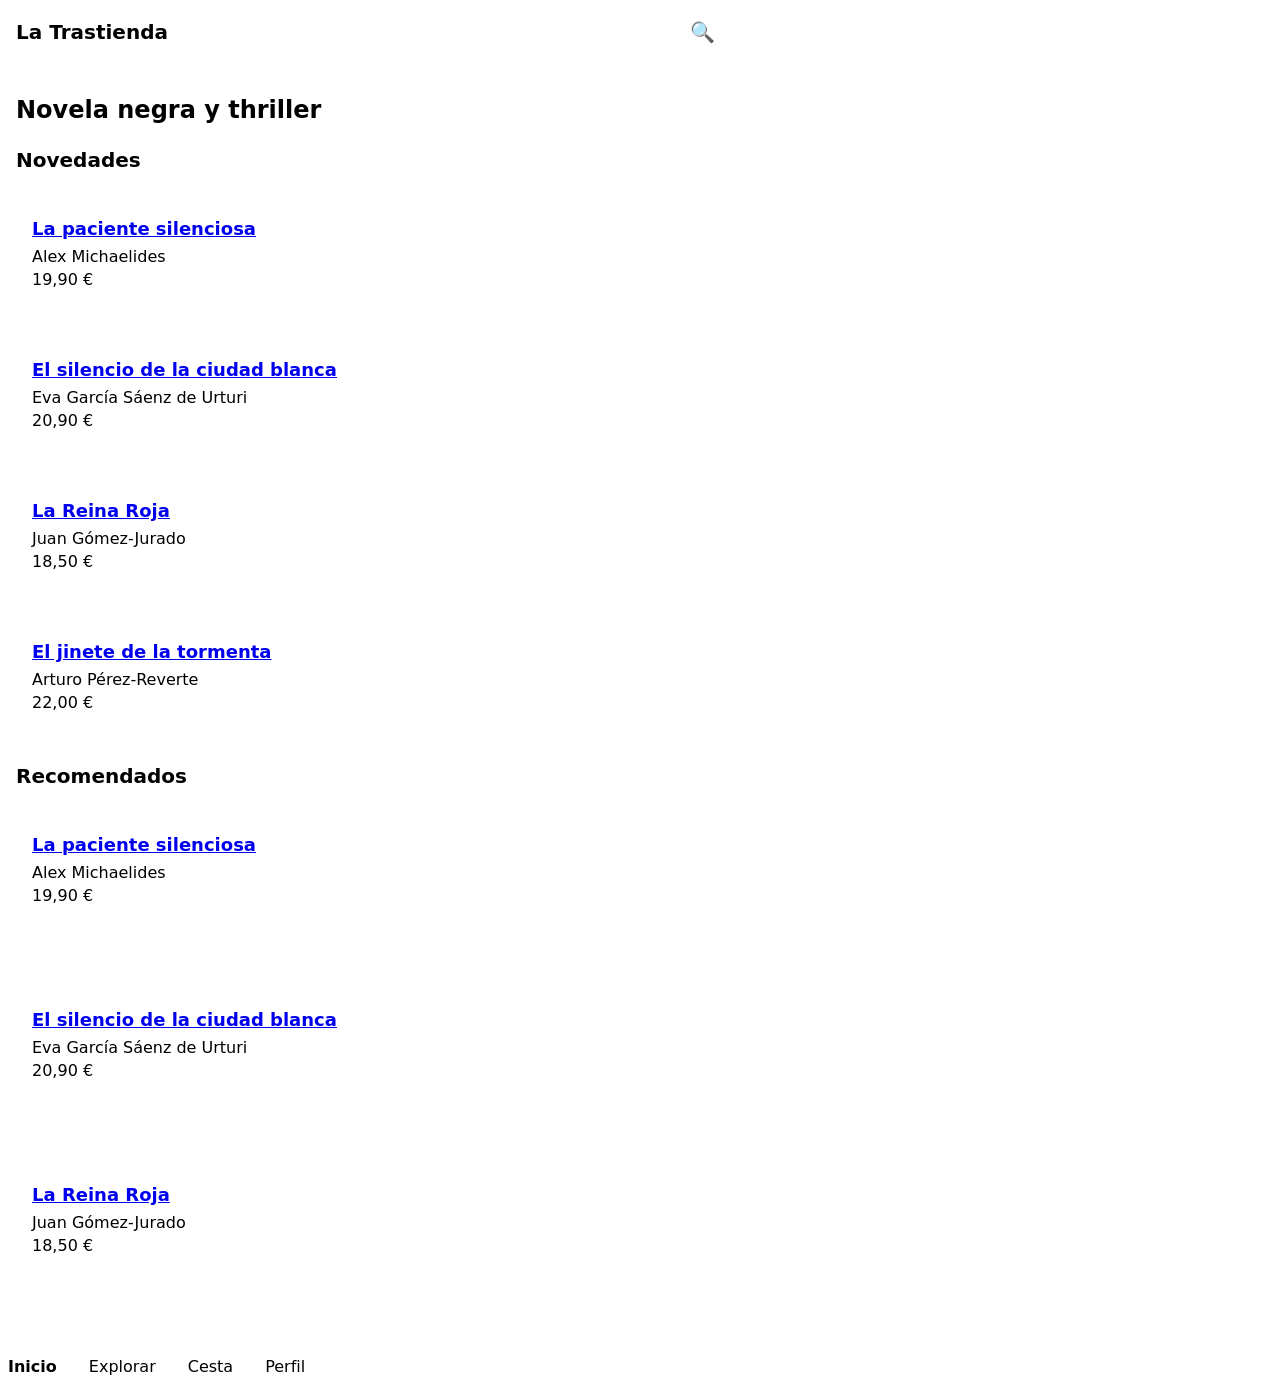
==== trastienda-ud4/index.html @ 26de0fae "4.1.- Fundamentos CSS. _ Del diseño al código. Entorno y semántica. _ Granada 26.pdf" ====
<!DOCTYPE html>
<html lang="es">
<head>
<meta charset="UTF-8">
<meta name="viewport" content="width=device-width, initial-scale=1.0">
<title>La Trastienda - Home</title>
<link rel="stylesheet" href="css/estilos.css">
</head>
<body>
<header>
<a href="index.html">La Trastienda</a>
<button type="button" aria-label="Buscar">🔍</button>
<button type="button" aria-label="Abrir menú">☰</button>
</header>

<main>
<h1>Novela negra y thriller</h1>

<section>
<h2>Novedades</h2>
<article>
<h3><a href="detalle.html">La paciente silenciosa</a></h3>
<p>Alex Michaelides</p>
<p>19,90 €</p>
</article>
<article>
<h3><a href="detalle.html">El silencio de la ciudad blanca</a></h3>
<p>Eva García Sáenz de Urturi</p>
<p>20,90 €</p>
</article>
<article>
<h3><a href="detalle.html">La Reina Roja</a></h3>
<p>Juan Gómez-Jurado</p>
<p>18,50 €</p>
</article>
<article>
<h3><a href="detalle.html">El jinete de la tormenta</a></h3>
<p>Arturo Pérez-Reverte</p>
<p>22,00 €</p>
</article>
</section>

<section>
<h2>Recomendados</h2>
<article>
<h3><a href="detalle.html">La paciente silenciosa</a></h3>
<p>Alex Michaelides</p>
<p>19,90 €</p>
<button type="button">Añadir a la cesta</button>
</article>
<article>
<h3><a href="detalle.html">El silencio de la ciudad blanca</a></h3>
<p>Eva García Sáenz de Urturi</p>
<p>20,90 €</p>
<button type="button">Añadir a la cesta</button>
</article>
<article>
<h3><a href="detalle.html">La Reina Roja</a></h3>
<p>Juan Gómez-Jurado</p>
<p>18,50 €</p>
<button type="button">Añadir a la cesta</button>
</article>
</section>
</main>

<nav aria-label="Secciones de la app">
<ul>
<li><a href="index.html" aria-current="page">Inicio</a></li>
<li><a href="explorar.html">Explorar</a></li>
<li><a href="carrito.html">Cesta</a></li>
<li><a href="perfil.html">Perfil</a></li>
</ul>
</nav>
</body>
</html>
---- trastienda-ud4/css/estilos.css ----
body {
  font-family: system-ui, sans-serif;
  font-size: 1rem;
  color: var(--text-main);
  background-color: var(--bg-page);
  margin: 0;
  padding: 0;
}

header {
  background-color: var(--bg-header);
  padding: 1rem;
  display: flex;
  justify-content: space-between;
  align-items: center;
}

header a {
  color: var(--text-main);
  text-decoration: none;
  font-weight: 700;
  font-size: 1.25rem;
}

main {
  padding: 1rem;
  max-width: 65ch;
}

h1 {
  font-size: 1.5rem;
  margin-bottom: 1rem;
}

h2 {
  font-size: 1.25rem;
  margin-top: 1.5rem;
  margin-bottom: 0.75rem;
}

section {
  margin-bottom: 2rem;
}

article {
  margin-bottom: 1rem;
  padding: 1rem;
  background-color: var(--bg-card);
  border-radius: 8px;
  border: 1px solid var(--border-subtle);
}

article h3 {
  font-size: 1.125rem;
  margin-bottom: 0.5rem;
}

article p {
  margin: 0.25rem 0;
}

button[type="button"] {
  background-color: var(--brand);
  color: #ffffff;
  border: none;
  border-radius: 4px;
  padding: 0.5em 1em;
  font-size: 1rem;
  cursor: pointer;
}

nav ul {
  list-style: none;
  padding: 0;
  margin: 0;
  display: flex;
  gap: 1rem;
}

nav a {
  text-decoration: none;
  color: var(--text-muted);
  padding: 0.5rem;
}

nav a[aria-current="page"] {
  color: var(--brand);
  font-weight: 700;
}

button[type="button"]:hover {
  background-color: var(--brand-hover);
}

button[aria-label] {
  background: none;
  border: none;
  font-size: 1.25rem;
  cursor: pointer;
  padding: 0.25rem;
}
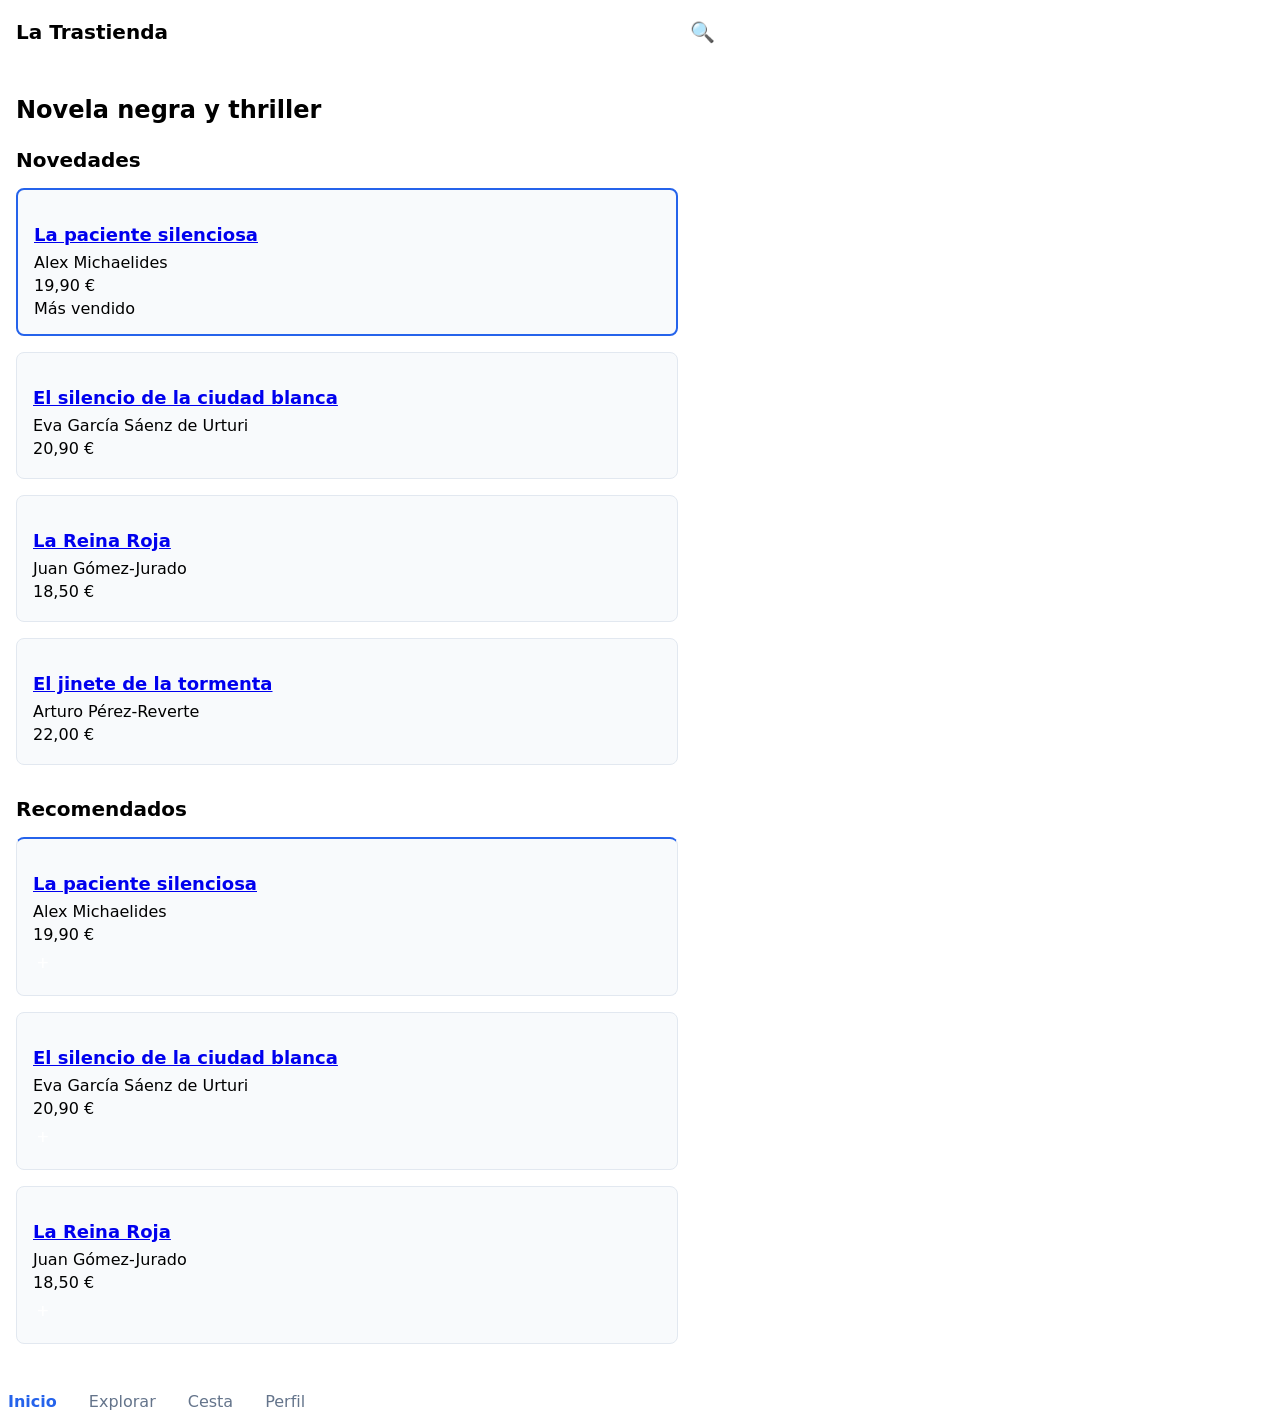
==== commit 72c5b83a: "4.1.- Fundamentos CSS. _ Selectores _ Granada 26.pdf" ====
--- a/trastienda-ud4/index.html
+++ b/trastienda-ud4/index.html
@@ -5,6 +5,7 @@
 <meta name="viewport" content="width=device-width, initial-scale=1.0">
 <title>La Trastienda - Home</title>
 <link rel="stylesheet" href="css/estilos.css">
+<link rel="stylesheet" href="css/selectores.css">
 </head>
 <body>
 <header>
@@ -18,22 +19,24 @@
 
 <section>
 <h2>Novedades</h2>
-<article>
+<article class="card">
 <h3><a href="detalle.html">La paciente silenciosa</a></h3>
 <p>Alex Michaelides</p>
 <p>19,90 €</p>
+<span class="badge">Más vendido</span>
 </article>
-<article>
+<article class="card">
 <h3><a href="detalle.html">El silencio de la ciudad blanca</a></h3>
 <p>Eva García Sáenz de Urturi</p>
 <p>20,90 €</p>
+<span class="badge"></span>
 </article>
-<article>
+<article class="card">
 <h3><a href="detalle.html">La Reina Roja</a></h3>
 <p>Juan Gómez-Jurado</p>
 <p>18,50 €</p>
 </article>
-<article>
+<article class="card">
 <h3><a href="detalle.html">El jinete de la tormenta</a></h3>
 <p>Arturo Pérez-Reverte</p>
 <p>22,00 €</p>
@@ -42,23 +45,23 @@
 
 <section>
 <h2>Recomendados</h2>
-<article>
+<article class="card">
 <h3><a href="detalle.html">La paciente silenciosa</a></h3>
 <p>Alex Michaelides</p>
 <p>19,90 €</p>
-<button type="button">Añadir a la cesta</button>
+<button type="button" aria-label="Añadir a la cesta">+</button>
 </article>
-<article>
+<article class="card">
 <h3><a href="detalle.html">El silencio de la ciudad blanca</a></h3>
 <p>Eva García Sáenz de Urturi</p>
 <p>20,90 €</p>
-<button type="button">Añadir a la cesta</button>
+<button type="button" aria-label="Añadir a la cesta">+</button>
 </article>
-<article>
+<article class="card">
 <h3><a href="detalle.html">La Reina Roja</a></h3>
 <p>Juan Gómez-Jurado</p>
 <p>18,50 €</p>
-<button type="button">Añadir a la cesta</button>
+<button type="button" aria-label="Añadir a la cesta">+</button>
 </article>
 </section>
 </main>
--- a/trastienda-ud4/css/selectores.css
+++ b/trastienda-ud4/css/selectores.css
@@ -0,0 +1,53 @@
+/* Ejercicio 4.1 - Selectores CSS */
+
+/* 1. Pestaña activa: color primario y negrita */
+nav a[aria-current="page"] {
+  color: #2563eb;
+  font-weight: 700;
+}
+
+/* 2. Resto de enlaces de la barra: gris */
+nav a:not([aria-current="page"]) {
+  color: #64748b;
+}
+
+nav a:not([aria-current="page"]):hover,
+nav a:not([aria-current="page"]):focus-visible {
+  color: #1e293b;
+  outline: 2px solid #2563eb;
+  outline-offset: 2px;
+}
+
+/* 3. Tarjetas: clase card a los <article> de recomendados, h2 + .card */
+section h2 + .card {
+  border-top: 2px solid #2563eb;
+  padding-top: 1rem;
+  margin-top: 1rem;
+}
+
+article.card {
+  background-color: #f8fafc;
+  border-radius: 8px;
+  padding: 1rem;
+  margin-bottom: 1rem;
+  border: 1px solid #e2e8f0;
+}
+
+/* 4. Badges: ocultar vacíos y resaltar tarjetas con badge visible */
+.badge:empty {
+  display: none;
+}
+
+article:has(.badge:not(:empty)) {
+  border-color: #2563eb;
+  border-width: 2px;
+}
+
+/* 5. Botones de icono */
+button[aria-label] {
+  background: none;
+  border: none;
+  font-size: 1.25rem;
+  cursor: pointer;
+  padding: 0.25rem;
+}
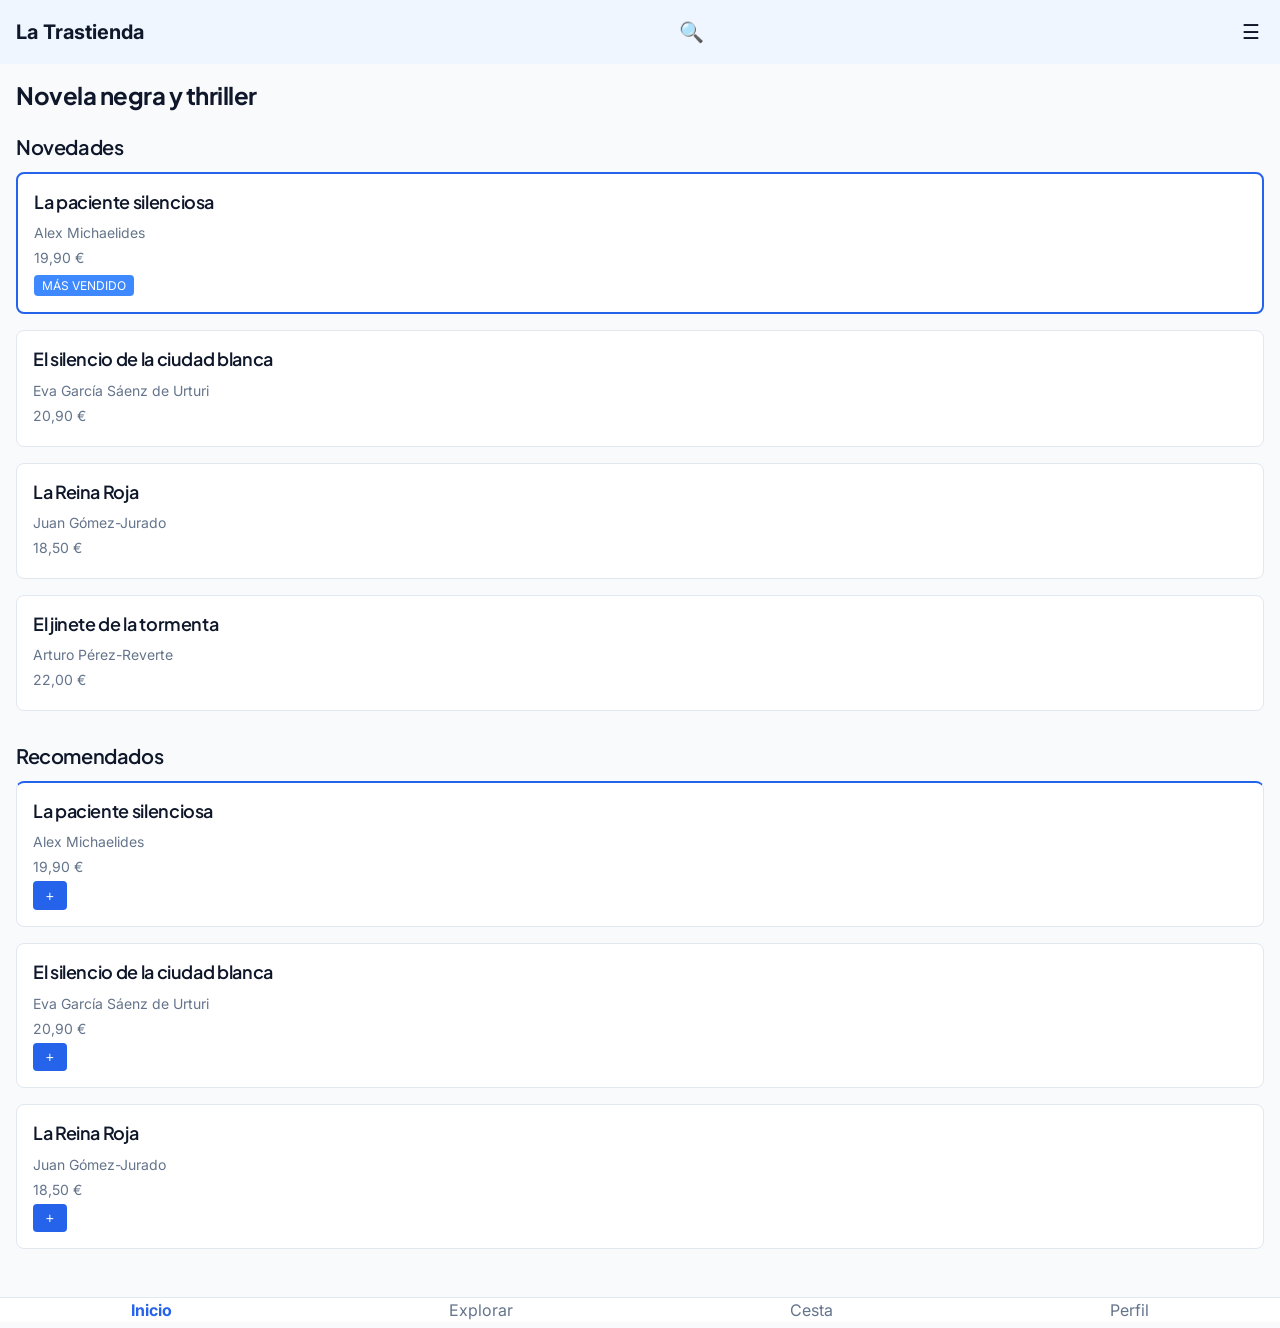
==== commit 6893cdac: "correccion" ====
--- a/trastienda-ud4/index.html
+++ b/trastienda-ud4/index.html
@@ -4,6 +4,13 @@
 <meta charset="UTF-8">
 <meta name="viewport" content="width=device-width, initial-scale=1.0">
 <title>La Trastienda - Home</title>
+
+<link rel="preconnect" href="https://fonts.googleapis.com">
+<link rel="preconnect" href="https://fonts.gstatic.com" crossorigin>
+<link href="https://fonts.googleapis.com/css2?family=Inter:wght@400;500;600;700&family=Plus+Jakarta+Sans:wght@600;700&display=swap" rel="stylesheet">
+
+<link rel="stylesheet" href="css/variables.css">
+<link rel="stylesheet" href="css/tipografia.css">
 <link rel="stylesheet" href="css/estilos.css">
 <link rel="stylesheet" href="css/selectores.css">
 </head>
@@ -49,19 +56,19 @@
 <h3><a href="detalle.html">La paciente silenciosa</a></h3>
 <p>Alex Michaelides</p>
 <p>19,90 €</p>
-<button type="button" aria-label="Añadir a la cesta">+</button>
+<button type="button" aria-label="Añadir La paciente silenciosa a la cesta">+</button>
 </article>
 <article class="card">
 <h3><a href="detalle.html">El silencio de la ciudad blanca</a></h3>
 <p>Eva García Sáenz de Urturi</p>
 <p>20,90 €</p>
-<button type="button" aria-label="Añadir a la cesta">+</button>
+<button type="button" aria-label="Añadir El silencio de la ciudad blanca a la cesta">+</button>
 </article>
 <article class="card">
 <h3><a href="detalle.html">La Reina Roja</a></h3>
 <p>Juan Gómez-Jurado</p>
 <p>18,50 €</p>
-<button type="button" aria-label="Añadir a la cesta">+</button>
+<button type="button" aria-label="Añadir La Reina Roja a la cesta">+</button>
 </article>
 </section>
 </main>
@@ -75,4 +82,4 @@
 </ul>
 </nav>
 </body>
-</html>
+</html>
--- a/trastienda-ud4/css/variables.css
+++ b/trastienda-ud4/css/variables.css
@@ -0,0 +1,118 @@
+/* Ejercicio 4.1 - Variables CSS, color moderno y anidamiento */
+
+/* 1. Tokens en :root */
+:root {
+  /* Escala primaria */
+  --color-primary-50: #eff6ff;
+  --color-primary-100: #dbeafe;
+  --color-primary-200: #bfdbfe;
+  --color-primary-300: #93c5fd;
+  --color-primary-400: #60a5fa;
+  --color-primary-500: #2563eb;
+  --color-primary-600: #1d4ed8;
+  --color-primary-700: #1d40af;
+  --color-primary-800: #1e3a8a;
+  --color-primary-900: #172554;
+
+  /* Escala neutra */
+  --color-neutral-50: #f8fafc;
+  --color-neutral-100: #f1f5f9;
+  --color-neutral-200: #e2e8f0;
+  --color-neutral-300: #cbd5e1;
+  --color-neutral-400: #94a3b8;
+  --color-neutral-500: #64748b;
+  --color-neutral-600: #475569;
+  --color-neutral-800: #1e293b;
+  --color-neutral-900: #0f172a;
+
+  /* Mapeo semántico */
+  --bg-page: var(--color-neutral-50);
+  --bg-card: #ffffff;
+  --bg-header: var(--color-primary-50);
+  --text-main: var(--color-neutral-900);
+  --text-muted: var(--color-neutral-500);
+  --border-subtle: var(--color-neutral-200);
+  --brand: var(--color-primary-500);
+  --brand-hover: var(--color-primary-600);
+
+  /* 2. Experimento con oklch() */
+  --color-accent-oklch: oklch(0.65 0.20 260);
+}
+
+/* 3. Anidamiento en la barra de navegación */
+nav {
+  background-color: var(--bg-card);
+  border-top: 1px solid var(--border-subtle);
+
+  ul {
+    list-style: none;
+    padding: 0;
+    margin: 0;
+    display: flex;
+    justify-content: space-around;
+    gap: 1rem;
+  }
+
+  a {
+    color: var(--text-muted);
+    text-decoration: none;
+    padding: 0.5rem;
+
+    &[aria-current="page"] {
+      color: var(--brand);
+      font-weight: 700;
+    }
+
+    &:hover {
+      color: var(--text-main);
+    }
+  }
+}
+
+/* 4. Tarjeta con anidamiento y tokens */
+article.card {
+  background-color: var(--bg-card);
+  border: 1px solid var(--border-subtle);
+  border-radius: 8px;
+  padding: 1rem;
+  margin-bottom: 1rem;
+
+  h3 {
+    color: var(--text-main);
+    margin: 0 0 0.5rem;
+
+    a {
+      color: inherit;
+      text-decoration: none;
+    }
+  }
+
+  p {
+    color: var(--text-muted);
+    font-size: var(--text-sm);
+    margin: 0.25rem 0;
+  }
+
+  .badge {
+    background-color: var(--color-accent-oklch);
+    color: #ffffff;
+    font-size: var(--text-xs);
+    padding: 0.2rem 0.5rem;
+    border-radius: 4px;
+    text-transform: uppercase;
+  }
+
+  button {
+    background-color: var(--brand);
+    color: #ffffff;
+    border: none;
+    border-radius: 4px;
+    padding: 0.4rem 0.8rem;
+    font-size: var(--text-sm);
+    cursor: pointer;
+
+    &:hover {
+      background-color: var(--brand-hover);
+    }
+  }
+}
--- a/trastienda-ud4/css/tipografia.css
+++ b/trastienda-ud4/css/tipografia.css
@@ -0,0 +1,58 @@
+/* Ejercicio 4.1 - Tipografía, unidades y compatibilidad */
+
+/* 1. Las fuentes (Google Fonts con preconnect y display=swap)
+   se cargan con <link> en el <head> de cada HTML, no aquí. */
+
+/* 2. Variables tipográficas en :root */
+:root {
+  --font-body: 'Inter', system-ui, sans-serif;
+  --font-display: 'Plus Jakarta Sans', system-ui, sans-serif;
+
+  --text-xs: 0.75rem;      /* Caption (12 px) */
+  --text-sm: 0.875rem;     /* Body Small (14 px) */
+  --text-base: 1rem;       /* Body (16 px) */
+  --text-lg: 1.125rem;     /* H3 (18 px) */
+  --text-xl: 1.25rem;      /* H2 (20 px) */
+  --text-2xl: 1.5rem;      /* H1 (24 px) */
+  --text-3xl: 1.875rem;    /* Display (30 px) */
+}
+
+/* 3. Estilo base del body */
+body {
+  font-family: var(--font-body);
+  font-size: var(--text-base);
+  font-weight: 400;
+  line-height: 1.5;        /* sin unidad */
+  color: var(--text-main);
+}
+
+/* 4. Cero px en textos: todos los tamaños en rem */
+
+/* 5. Longitud de lectura ergonómica */
+p, .book-synopsis, .sinopsis, .descripcion {
+  max-width: 65ch;
+}
+
+/* 6. Altura móvil */
+.app-container, main {
+  min-height: 100dvh;
+}
+
+/* Escala de Figma (tamaño · peso · line-height) */
+h1, h2, h3 {
+  font-family: var(--font-display);
+  letter-spacing: -0.02em;
+  text-wrap: balance;
+}
+
+h1 { font-size: var(--text-2xl); font-weight: 700; line-height: 1.25; }
+h2 { font-size: var(--text-xl);  font-weight: 600; line-height: 1.3; }
+h3 { font-size: var(--text-lg);  font-weight: 600; line-height: 1.35; }
+
+p { font-size: var(--text-base); }
+
+small, .caption {
+  font-size: var(--text-xs);
+  font-weight: 500;
+  line-height: 1.3;
+}
--- a/trastienda-ud4/css/estilos.css
+++ b/trastienda-ud4/css/estilos.css
@@ -1,7 +1,6 @@
+/* Estilos base compartidos por todas las pantallas */
+
 body {
-  font-family: system-ui, sans-serif;
-  font-size: 1rem;
-  color: var(--text-main);
   background-color: var(--bg-page);
   margin: 0;
   padding: 0;
@@ -13,89 +12,95 @@
   display: flex;
   justify-content: space-between;
   align-items: center;
-}
 
-header a {
-  color: var(--text-main);
-  text-decoration: none;
-  font-weight: 700;
-  font-size: 1.25rem;
+  a {
+    color: inherit;
+    text-decoration: none;
+    font-weight: 700;
+    font-size: var(--text-xl);
+  }
 }
 
 main {
   padding: 1rem;
-  max-width: 65ch;
 }
 
 h1 {
-  font-size: 1.5rem;
-  margin-bottom: 1rem;
+  margin: 0 0 1rem;
 }
 
 h2 {
-  font-size: 1.25rem;
-  margin-top: 1.5rem;
-  margin-bottom: 0.75rem;
+  margin: 1.5rem 0 0.75rem;
 }
 
 section {
   margin-bottom: 2rem;
 }
 
-article {
-  margin-bottom: 1rem;
-  padding: 1rem;
-  background-color: var(--bg-card);
-  border-radius: 8px;
-  border: 1px solid var(--border-subtle);
-}
-
-article h3 {
-  font-size: 1.125rem;
-  margin-bottom: 0.5rem;
-}
-
-article p {
-  margin: 0.25rem 0;
-}
-
+/* Botones de texto (los de solo icono se estilan en selectores.css) */
 button[type="button"] {
   background-color: var(--brand);
   color: #ffffff;
   border: none;
   border-radius: 4px;
   padding: 0.5em 1em;
-  font-size: 1rem;
+  font-size: var(--text-base);
   cursor: pointer;
 }
 
-nav ul {
-  list-style: none;
-  padding: 0;
-  margin: 0;
-  display: flex;
-  gap: 1rem;
-}
-
-nav a {
-  text-decoration: none;
-  color: var(--text-muted);
-  padding: 0.5rem;
-}
-
-nav a[aria-current="page"] {
-  color: var(--brand);
-  font-weight: 700;
-}
-
-button[type="button"]:hover {
+button[type="button"]:not([aria-label]):hover {
   background-color: var(--brand-hover);
 }
 
-button[aria-label] {
-  background: none;
-  border: none;
-  font-size: 1.25rem;
-  cursor: pointer;
-  padding: 0.25rem;
+/* Pantalla Carrito */
+.lista-carrito {
+  list-style: none;
+  padding: 0;
+  margin: 0 0 1.5rem;
+
+  li {
+    background-color: var(--bg-card);
+    border: 1px solid var(--border-subtle);
+    border-radius: 8px;
+    padding: 1rem;
+    margin-bottom: 1rem;
+  }
+
+  .item-titulo {
+    display: block;
+    font-weight: 600;
+  }
+
+  .item-autor {
+    display: block;
+    color: var(--text-muted);
+    font-size: var(--text-sm);
+    margin-bottom: 0.5rem;
+  }
+
+  .item-precio {
+    font-weight: 700;
+    margin-left: 0.5rem;
+  }
 }
+
+.resumen {
+  margin: 0 0 1rem;
+
+  div {
+    display: flex;
+    justify-content: space-between;
+    padding: 0.25rem 0;
+  }
+
+  dd {
+    margin: 0;
+  }
+
+  .total {
+    font-weight: 700;
+    border-top: 1px solid var(--border-subtle);
+    margin-top: 0.5rem;
+    padding-top: 0.5rem;
+  }
+}
--- a/trastienda-ud4/css/selectores.css
+++ b/trastienda-ud4/css/selectores.css
@@ -2,35 +2,27 @@
 
 /* 1. Pestaña activa: color primario y negrita */
 nav a[aria-current="page"] {
-  color: #2563eb;
+  color: var(--brand);
   font-weight: 700;
 }
 
-/* 2. Resto de enlaces de la barra: gris */
+/* 2. Resto de enlaces de la barra: gris, con :hover y :focus-visible */
 nav a:not([aria-current="page"]) {
-  color: #64748b;
+  color: var(--text-muted);
 }
 
-nav a:not([aria-current="page"]):hover,
-nav a:not([aria-current="page"]):focus-visible {
-  color: #1e293b;
-  outline: 2px solid #2563eb;
+nav a:not([aria-current="page"]):hover {
+  color: var(--text-main);
+}
+
+nav a:focus-visible {
+  outline: 2px solid var(--brand);
   outline-offset: 2px;
 }
 
-/* 3. Tarjetas: clase card a los <article> de recomendados, h2 + .card */
-section h2 + .card {
-  border-top: 2px solid #2563eb;
-  padding-top: 1rem;
-  margin-top: 1rem;
-}
-
-article.card {
-  background-color: #f8fafc;
-  border-radius: 8px;
-  padding: 1rem;
-  margin-bottom: 1rem;
-  border: 1px solid #e2e8f0;
+/* 3. Primera tarjeta de cada sección (hermano justo después del h2) */
+h2 + .card {
+  border-top: 2px solid var(--brand);
 }
 
 /* 4. Badges: ocultar vacíos y resaltar tarjetas con badge visible */
@@ -39,15 +31,16 @@
 }
 
 article:has(.badge:not(:empty)) {
-  border-color: #2563eb;
+  border-color: var(--brand);
   border-width: 2px;
 }
 
-/* 5. Botones de icono */
+/* 5. Botones de solo icono (el padding fino llega en el modelo de caja) */
 button[aria-label] {
   background: none;
+  color: inherit;
   border: none;
-  font-size: 1.25rem;
+  font-size: var(--text-xl);
   cursor: pointer;
   padding: 0.25rem;
-}
+}
